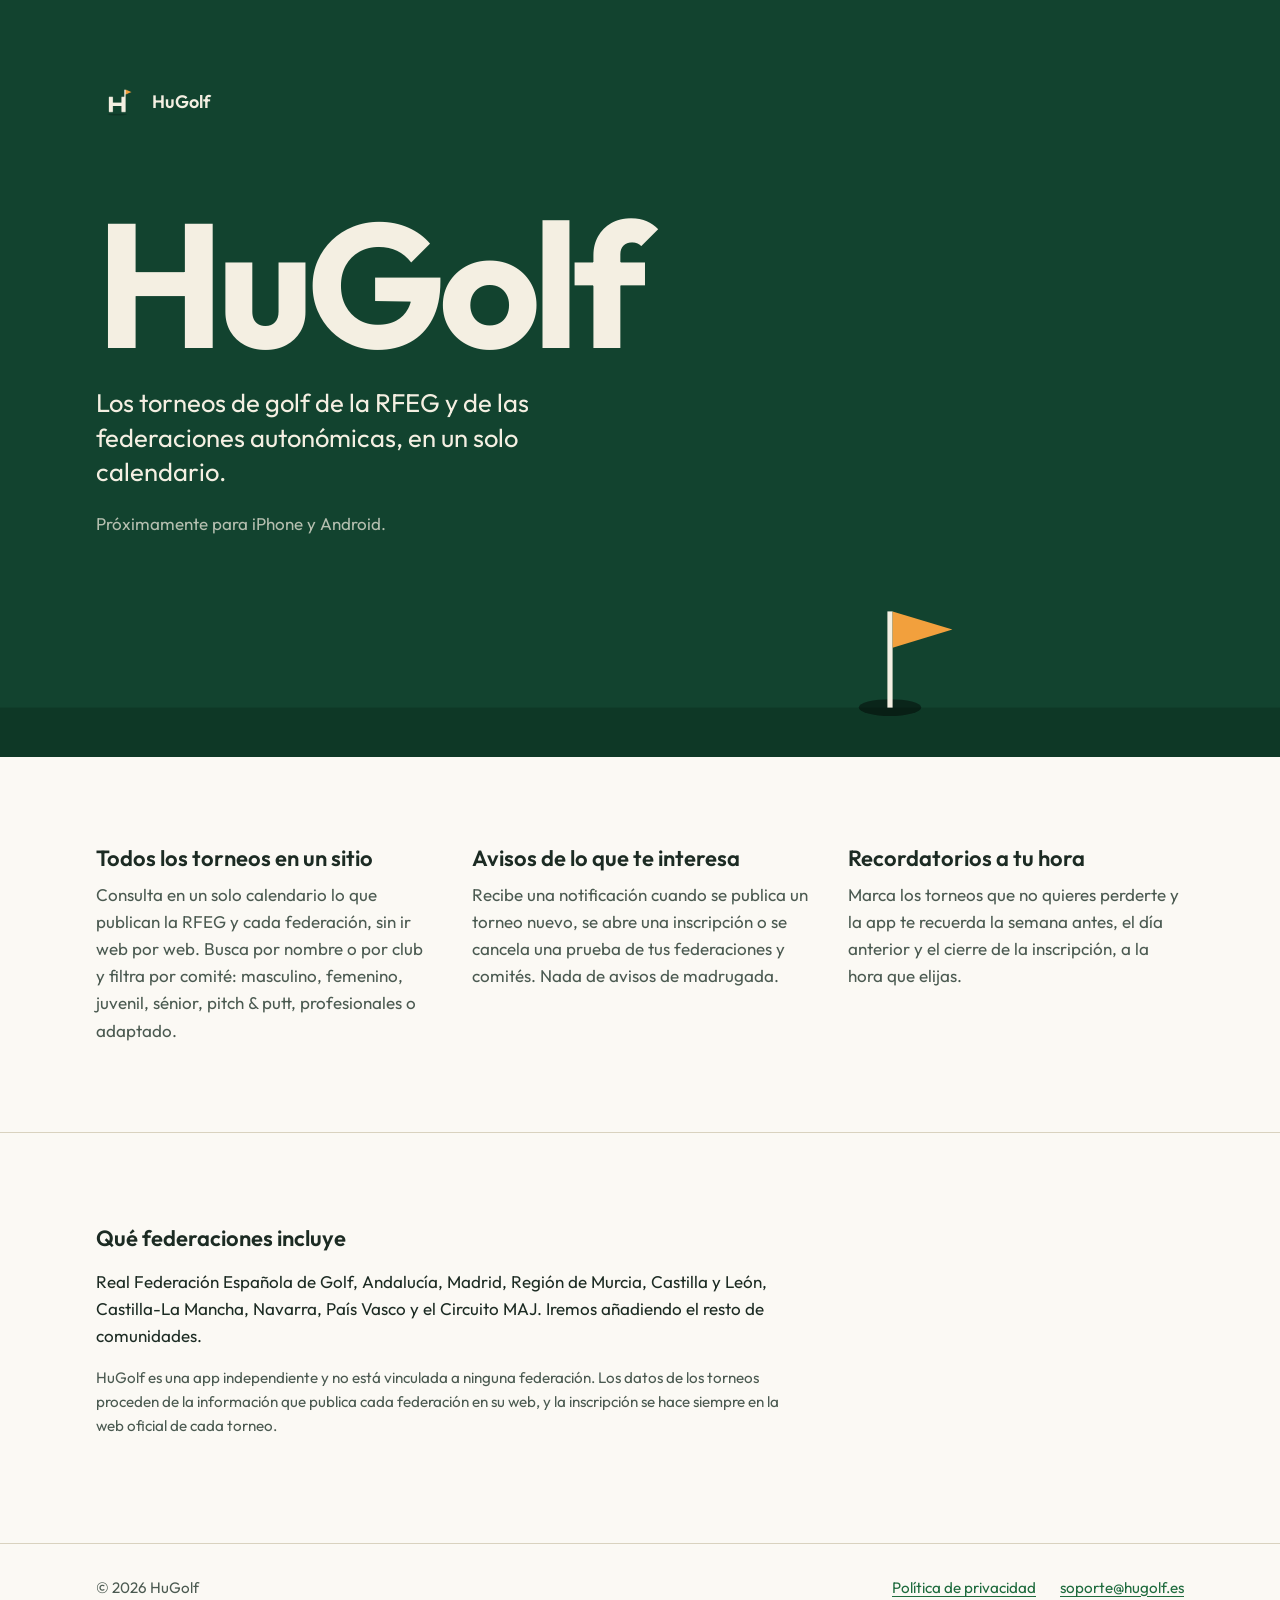
==== index.html @ 1a6a3b16 "Add files via upload" ====
<!doctype html>
<html lang="es">
<head>
  <meta charset="utf-8">
  <meta name="viewport" content="width=device-width, initial-scale=1">
  <title>HuGolf: calendario de torneos de golf</title>
  <meta name="description" content="Los torneos de la RFEG y de las federaciones autonómicas de golf en un solo calendario, con avisos y recordatorios.">
  <meta name="theme-color" content="#12432F">
  <link rel="icon" href="img/favicon.svg" type="image/svg+xml">
  <link rel="apple-touch-icon" href="img/apple-touch-icon.png">
  <link rel="preload" href="fuentes/outfit-latin-700-normal.woff2" as="font" type="font/woff2" crossorigin>
  <link rel="stylesheet" href="estilos.css">
</head>
<body>
  <header class="portada">
    <div class="ancho">
      <a class="marca" href="./" aria-label="HuGolf, inicio">
        <img src="img/icono-512.png" alt="" width="44" height="44">
        <span>HuGolf</span>
      </a>
      <h1>HuGolf</h1>
      <p class="lema">Los torneos de golf de la RFEG y de las federaciones autonómicas, en un solo calendario.</p>
      <p class="estado">Próximamente para iPhone y Android.</p>
    </div>
    <svg class="green" viewBox="0 0 1200 120" preserveAspectRatio="xMaxYMax slice" aria-hidden="true" focusable="false" style="height: clamp(96px, 13vw, 156px)">
      <rect x="0" y="82" width="1200" height="38" fill="#0E3826"/>
      <ellipse cx="900" cy="82" rx="24" ry="6.5" fill="rgba(0,0,0,.45)"/>
      <rect x="898" y="8" width="4" height="74" fill="#F4EFE2"/>
      <path d="M902 8 L948 22 L902 36 Z" fill="#F2A03D"/>
      <g class="bola">
        <g class="bola-cae">
          <circle cx="900" cy="71" r="11" fill="#FFFFFF"/>
        </g>
      </g>
    </svg>
  </header>

  <main>
    <section class="seccion">
      <div class="ancho funciones">
        <div>
          <h2>Todos los torneos en un sitio</h2>
          <p>Consulta en un solo calendario lo que publican la RFEG y cada federación, sin ir web por web. Busca por nombre o por club y filtra por comité: masculino, femenino, juvenil, sénior, pitch &amp; putt, profesionales o adaptado.</p>
        </div>
        <div>
          <h2>Avisos de lo que te interesa</h2>
          <p>Recibe una notificación cuando se publica un torneo nuevo, se abre una inscripción o se cancela una prueba de tus federaciones y comités. Nada de avisos de madrugada.</p>
        </div>
        <div>
          <h2>Recordatorios a tu hora</h2>
          <p>Marca los torneos que no quieres perderte y la app te recuerda la semana antes, el día anterior y el cierre de la inscripción, a la hora que elijas.</p>
        </div>
      </div>
    </section>

    <section class="seccion fuentes">
      <div class="ancho">
        <h2>Qué federaciones incluye</h2>
        <p>Real Federación Española de Golf, Andalucía, Madrid, Región de Murcia, Castilla y León, Castilla-La Mancha, Navarra, País Vasco y el Circuito MAJ. Iremos añadiendo el resto de comunidades.</p>
        <p class="nota">HuGolf es una app independiente y no está vinculada a ninguna federación. Los datos de los torneos proceden de la información que publica cada federación en su web, y la inscripción se hace siempre en la web oficial de cada torneo.</p>
      </div>
    </section>
  </main>

  <footer class="pie">
    <div class="ancho">
      <p>© 2026 HuGolf</p>
      <p class="enlaces"><a href="privacidad.html">Política de privacidad</a><a href="mailto:soporte@hugolf.es">soporte@hugolf.es</a></p>
    </div>
  </footer>
</body>
</html>
---- estilos.css ----
@font-face { font-family: "Outfit"; src: url("fuentes/outfit-latin-400-normal.woff2") format("woff2"); font-weight: 400; font-display: swap; }
@font-face { font-family: "Outfit"; src: url("fuentes/outfit-latin-600-normal.woff2") format("woff2"); font-weight: 600; font-display: swap; }
@font-face { font-family: "Outfit"; src: url("fuentes/outfit-latin-700-normal.woff2") format("woff2"); font-weight: 700; font-display: swap; }

:root {
  --verde: #12432F;      /* green del icono */
  --cesped: #2F8F4E;
  --crema: #F4EFE2;
  --naranja: #F2A03D;    /* bandera */
  --tinta: #1C2B23;
  --tinta-suave: #4B5A51;
  --linea: #D9D2BF;
  --fondo: #FBF9F4;
  --enlace: #1F6B3E;
  color-scheme: light dark;
}
@media (prefers-color-scheme: dark) {
  :root {
    --tinta: #E9E6DC;
    --tinta-suave: #B4BBB3;
    --linea: #34463C;
    --fondo: #0F1F17;
    --enlace: #8FD3A6;
  }
}

* { box-sizing: border-box; }
html { -webkit-text-size-adjust: 100%; }
body {
  margin: 0;
  font-family: "Outfit", system-ui, -apple-system, "Segoe UI", sans-serif;
  font-size: 1.0625rem;
  line-height: 1.6;
  color: var(--tinta);
  background: var(--fondo);
}
a { color: var(--enlace); text-underline-offset: 0.18em; }
a:focus-visible { outline: 3px solid var(--naranja); outline-offset: 3px; border-radius: 2px; }
img { max-width: 100%; height: auto; }

.ancho { width: min(100% - 2.5rem, 68rem); margin-inline: auto; }
.texto { width: min(100% - 2.5rem, 42rem); margin-inline: auto; }

/* ---------- Portada ---------- */
.portada {
  background: var(--verde);
  color: var(--crema);
  padding-top: clamp(2.5rem, 7vw, 5rem);
  overflow: hidden;
}
.marca { display: flex; align-items: center; gap: 0.75rem; text-decoration: none; color: inherit; }
.marca img { width: 44px; height: 44px; border-radius: 10px; }
.marca span { font-weight: 600; font-size: 1.125rem; }

.portada h1 {
  margin: clamp(2.5rem, 8vw, 5rem) 0 0;
  font-size: clamp(4.5rem, 17vw, 11rem);
  line-height: 0.9;
  font-weight: 700;
  letter-spacing: -0.035em;
}
.portada .lema {
  margin: 1.5rem 0 0;
  max-width: 34rem;
  font-size: clamp(1.25rem, 2.6vw, 1.6rem);
  line-height: 1.35;
}
.portada .estado {
  margin: 1.25rem 0 0;
  color: color-mix(in srgb, var(--crema) 72%, var(--verde));
}

/* Línea del green con el hoyo: la bola rueda una vez al cargar */
.green { display: block; width: 100%; height: auto; margin-top: clamp(2rem, 6vw, 4rem); }
.green .bola { animation: rodar 1.6s cubic-bezier(.2,.75,.25,1) .3s both; }
.green .bola-cae { animation: caer .22s ease-in 1.85s both; }
@keyframes rodar { from { transform: translateX(-62%); } to { transform: translateX(0); } }
@keyframes caer { from { transform: translateY(0); opacity: 1; } to { transform: translateY(14px); opacity: 0; } }
@media (prefers-reduced-motion: reduce) {
  .green .bola, .green .bola-cae { animation: none; }
}

/* ---------- Contenido ---------- */
.seccion { padding-block: clamp(3rem, 8vw, 5.5rem); }
.funciones { display: grid; gap: 2.5rem; grid-template-columns: repeat(auto-fit, minmax(15rem, 1fr)); }
.funciones h2 { margin: 0 0 0.5rem; font-size: 1.375rem; line-height: 1.25; font-weight: 600; }
.funciones p { margin: 0; color: var(--tinta-suave); }

.fuentes { border-top: 1px solid var(--linea); }
.fuentes h2 { margin: 0 0 0.75rem; font-size: 1.375rem; font-weight: 600; }
.fuentes p { margin: 0 0 1rem; max-width: 44rem; }
.fuentes .nota { color: var(--tinta-suave); font-size: 0.95rem; }

.pie { border-top: 1px solid var(--linea); padding-block: 2rem 3rem; font-size: 0.95rem; color: var(--tinta-suave); }
.pie .ancho { display: flex; flex-wrap: wrap; gap: 0.75rem 2rem; justify-content: space-between; }
.pie p { margin: 0; }
.pie .enlaces { display: flex; flex-wrap: wrap; gap: 0.5rem 1.5rem; }

/* ---------- Política de privacidad ---------- */
.cabecera { background: var(--verde); color: var(--crema); padding-block: 1.25rem; }
.legal { padding-block: clamp(2.5rem, 6vw, 4rem) 3rem; }
.legal h1 { margin: 0 0 0.25rem; font-size: clamp(2.25rem, 6vw, 3.25rem); line-height: 1.1; font-weight: 700; letter-spacing: -0.02em; }
.legal .fecha { margin: 0 0 2.5rem; color: var(--tinta-suave); }
.legal h2 { margin: 2.5rem 0 0.5rem; font-size: 1.3rem; line-height: 1.3; font-weight: 600; }
.legal p, .legal li { max-width: 42rem; }
.legal ul { padding-left: 1.25rem; }
.legal li { margin-bottom: 0.4rem; }
.legal .resumen {
  margin: 0 0 2rem;
  padding: 1.25rem 1.5rem;
  border-left: 4px solid var(--naranja);
  background: color-mix(in srgb, var(--naranja) 9%, var(--fondo));
}
.legal .resumen p { margin: 0; }
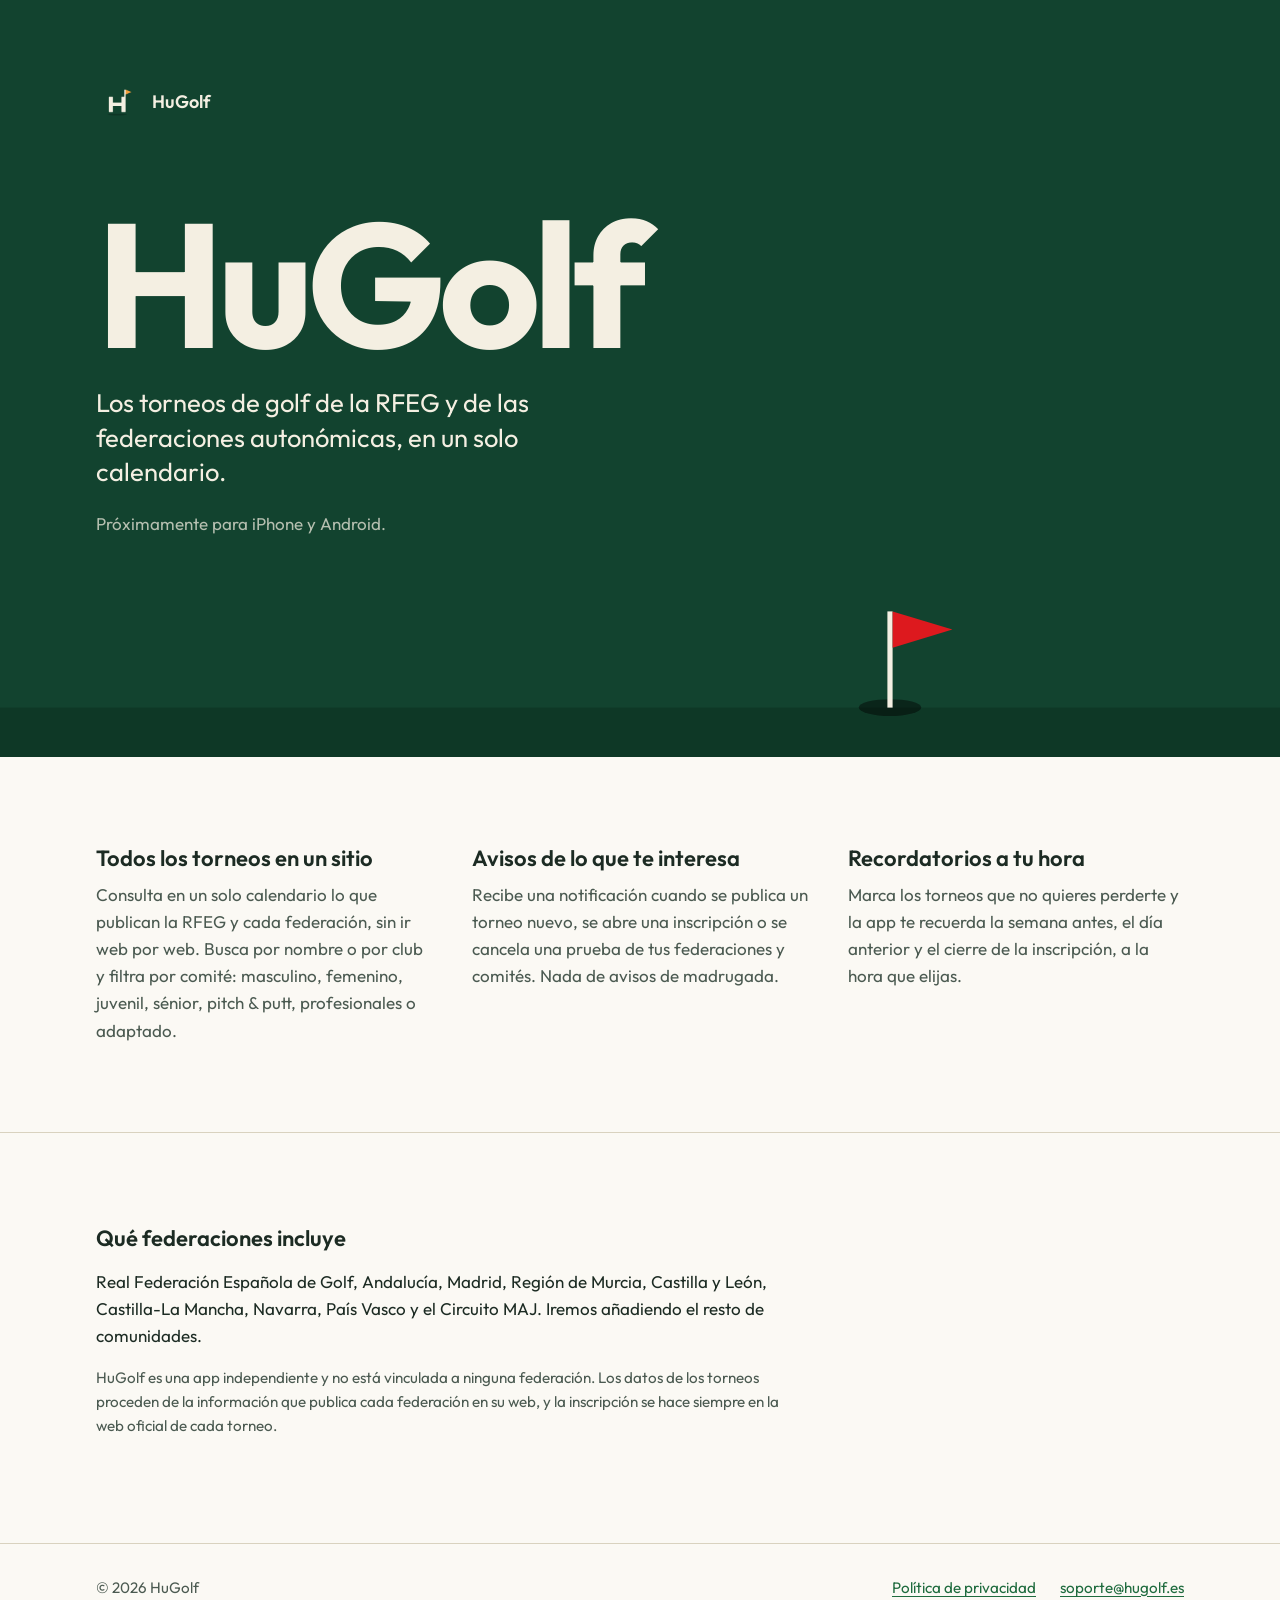
==== commit 8dae84a9: "Add files via upload" ====
--- a/index.html
+++ b/index.html
@@ -26,7 +26,7 @@
       <rect x="0" y="82" width="1200" height="38" fill="#0E3826"/>
       <ellipse cx="900" cy="82" rx="24" ry="6.5" fill="rgba(0,0,0,.45)"/>
       <rect x="898" y="8" width="4" height="74" fill="#F4EFE2"/>
-      <path d="M902 8 L948 22 L902 36 Z" fill="#F2A03D"/>
+      <path d="M902 8 L948 22 L902 36 Z" fill="#DD191E"/>
       <g class="bola">
         <g class="bola-cae">
           <circle cx="900" cy="71" r="11" fill="#FFFFFF"/>
--- a/estilos.css
+++ b/estilos.css
@@ -6,7 +6,7 @@
   --verde: #12432F;      /* green del icono */
   --cesped: #2F8F4E;
   --crema: #F4EFE2;
-  --naranja: #F2A03D;    /* bandera */
+  --dorado: #C89F4D;     /* G del logo */
   --tinta: #1C2B23;
   --tinta-suave: #4B5A51;
   --linea: #D9D2BF;
@@ -35,7 +35,7 @@
   background: var(--fondo);
 }
 a { color: var(--enlace); text-underline-offset: 0.18em; }
-a:focus-visible { outline: 3px solid var(--naranja); outline-offset: 3px; border-radius: 2px; }
+a:focus-visible { outline: 3px solid var(--dorado); outline-offset: 3px; border-radius: 2px; }
 img { max-width: 100%; height: auto; }
 
 .ancho { width: min(100% - 2.5rem, 68rem); margin-inline: auto; }
@@ -108,7 +108,7 @@
 .legal .resumen {
   margin: 0 0 2rem;
   padding: 1.25rem 1.5rem;
-  border-left: 4px solid var(--naranja);
-  background: color-mix(in srgb, var(--naranja) 9%, var(--fondo));
+  border-left: 4px solid var(--dorado);
+  background: color-mix(in srgb, var(--dorado) 9%, var(--fondo));
 }
 .legal .resumen p { margin: 0; }
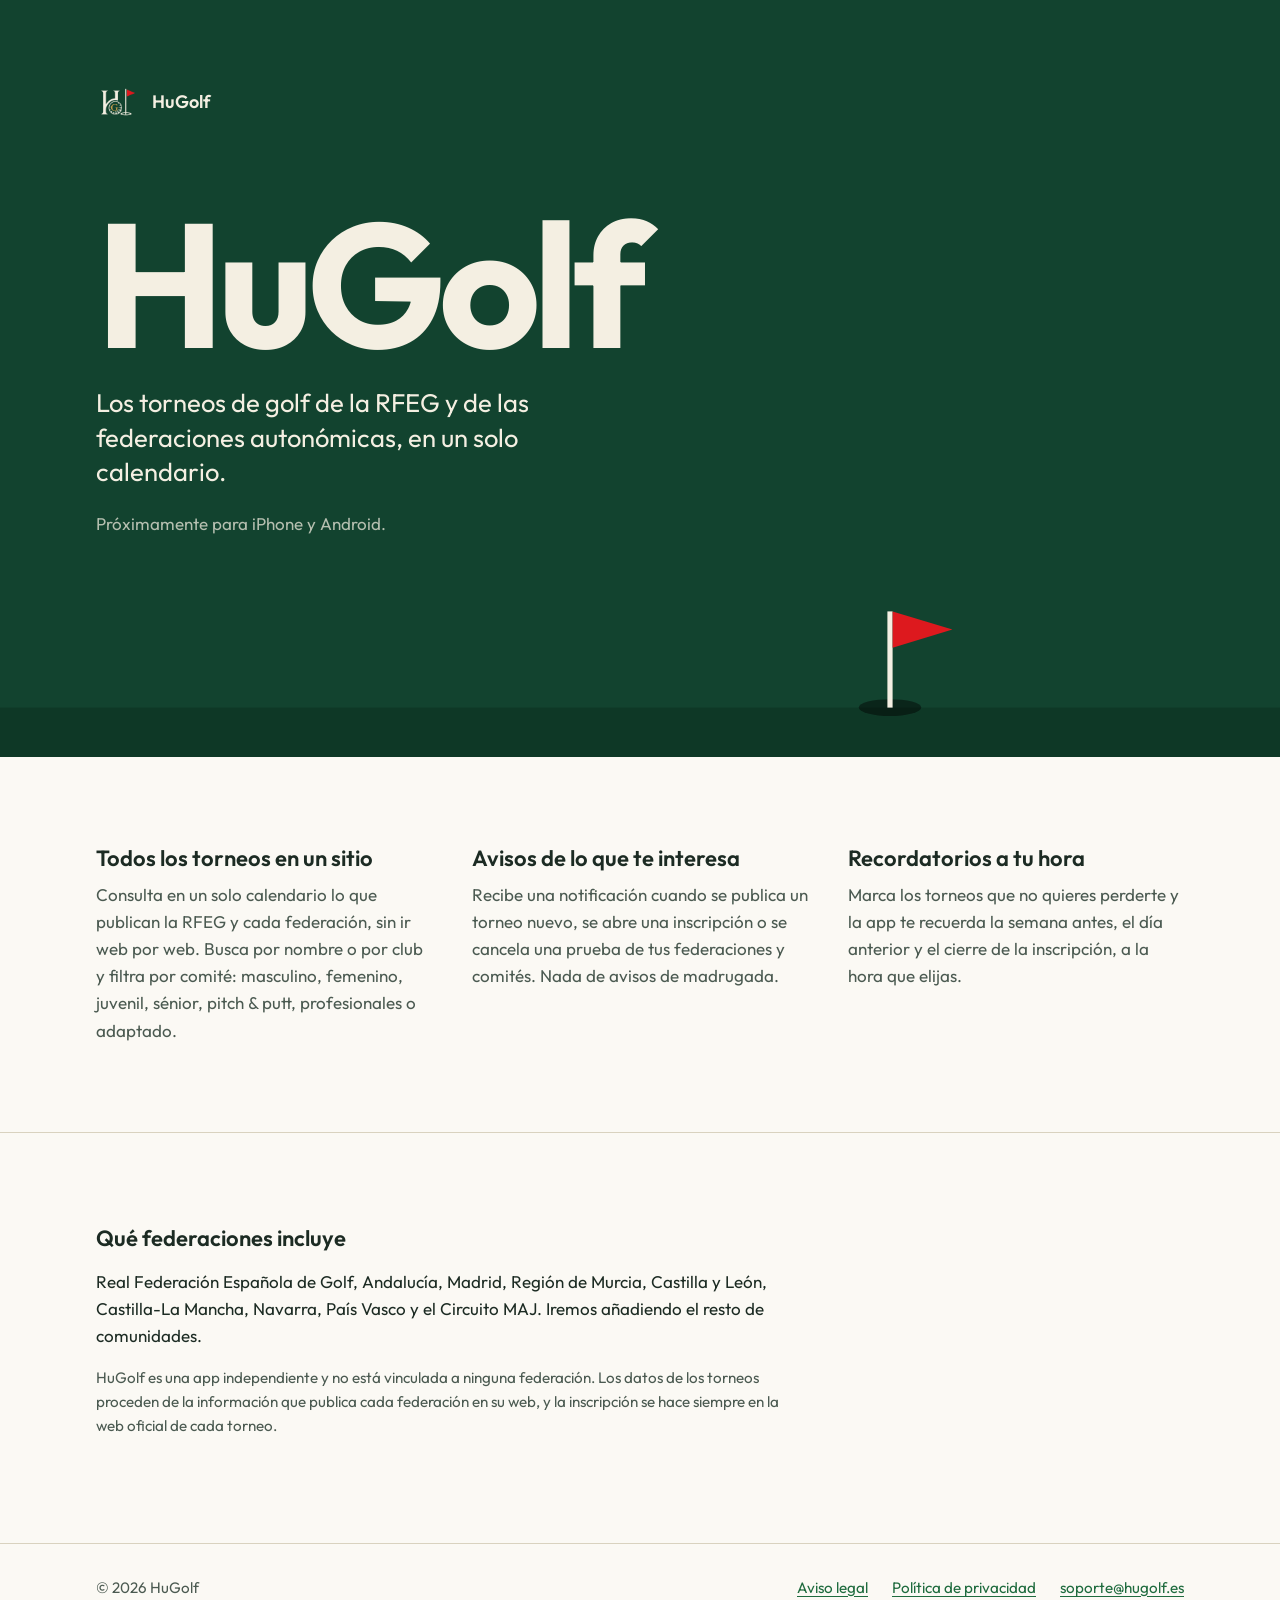
==== commit 6fa347ee: "Update footer links in index.html" ====
--- a/index.html
+++ b/index.html
@@ -65,7 +65,7 @@
   <footer class="pie">
     <div class="ancho">
       <p>© 2026 HuGolf</p>
-      <p class="enlaces"><a href="privacidad.html">Política de privacidad</a><a href="mailto:soporte@hugolf.es">soporte@hugolf.es</a></p>
+      <p class="enlaces"><a href="aviso-legal.html">Aviso legal</a><a href="privacidad.html">Política de privacidad</a><a href="mailto:soporte@hugolf.es">soporte@hugolf.es</a></p>
     </div>
   </footer>
 </body>
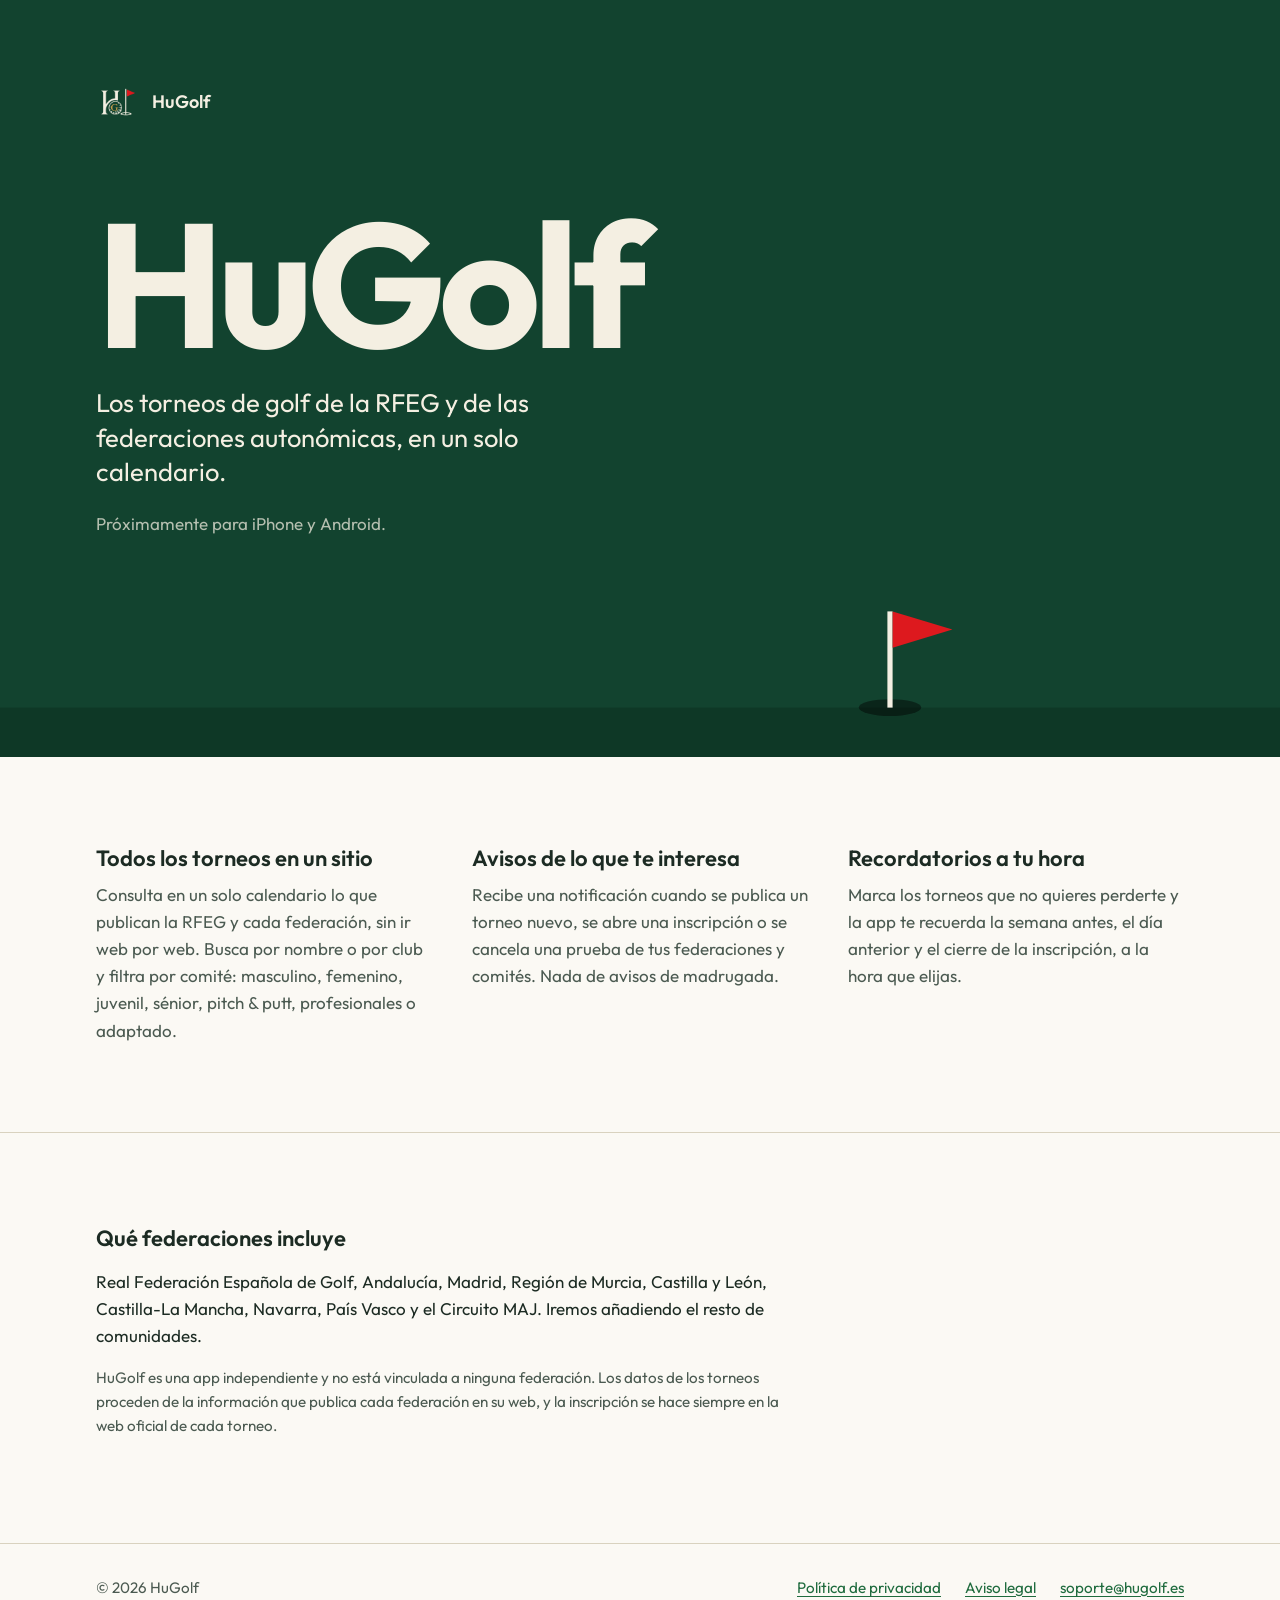
==== commit 691cb6de: "Reorder footer links for privacy and legal notice" ====
--- a/index.html
+++ b/index.html
@@ -65,7 +65,7 @@
   <footer class="pie">
     <div class="ancho">
       <p>© 2026 HuGolf</p>
-      <p class="enlaces"><a href="aviso-legal.html">Aviso legal</a><a href="privacidad.html">Política de privacidad</a><a href="mailto:soporte@hugolf.es">soporte@hugolf.es</a></p>
+            <p class="enlaces"><a href="privacidad.html">Política de privacidad</a><a href="aviso-legal.html">Aviso legal</a><a href="mailto:soporte@hugolf.es">soporte@hugolf.es</a></p>
     </div>
   </footer>
 </body>
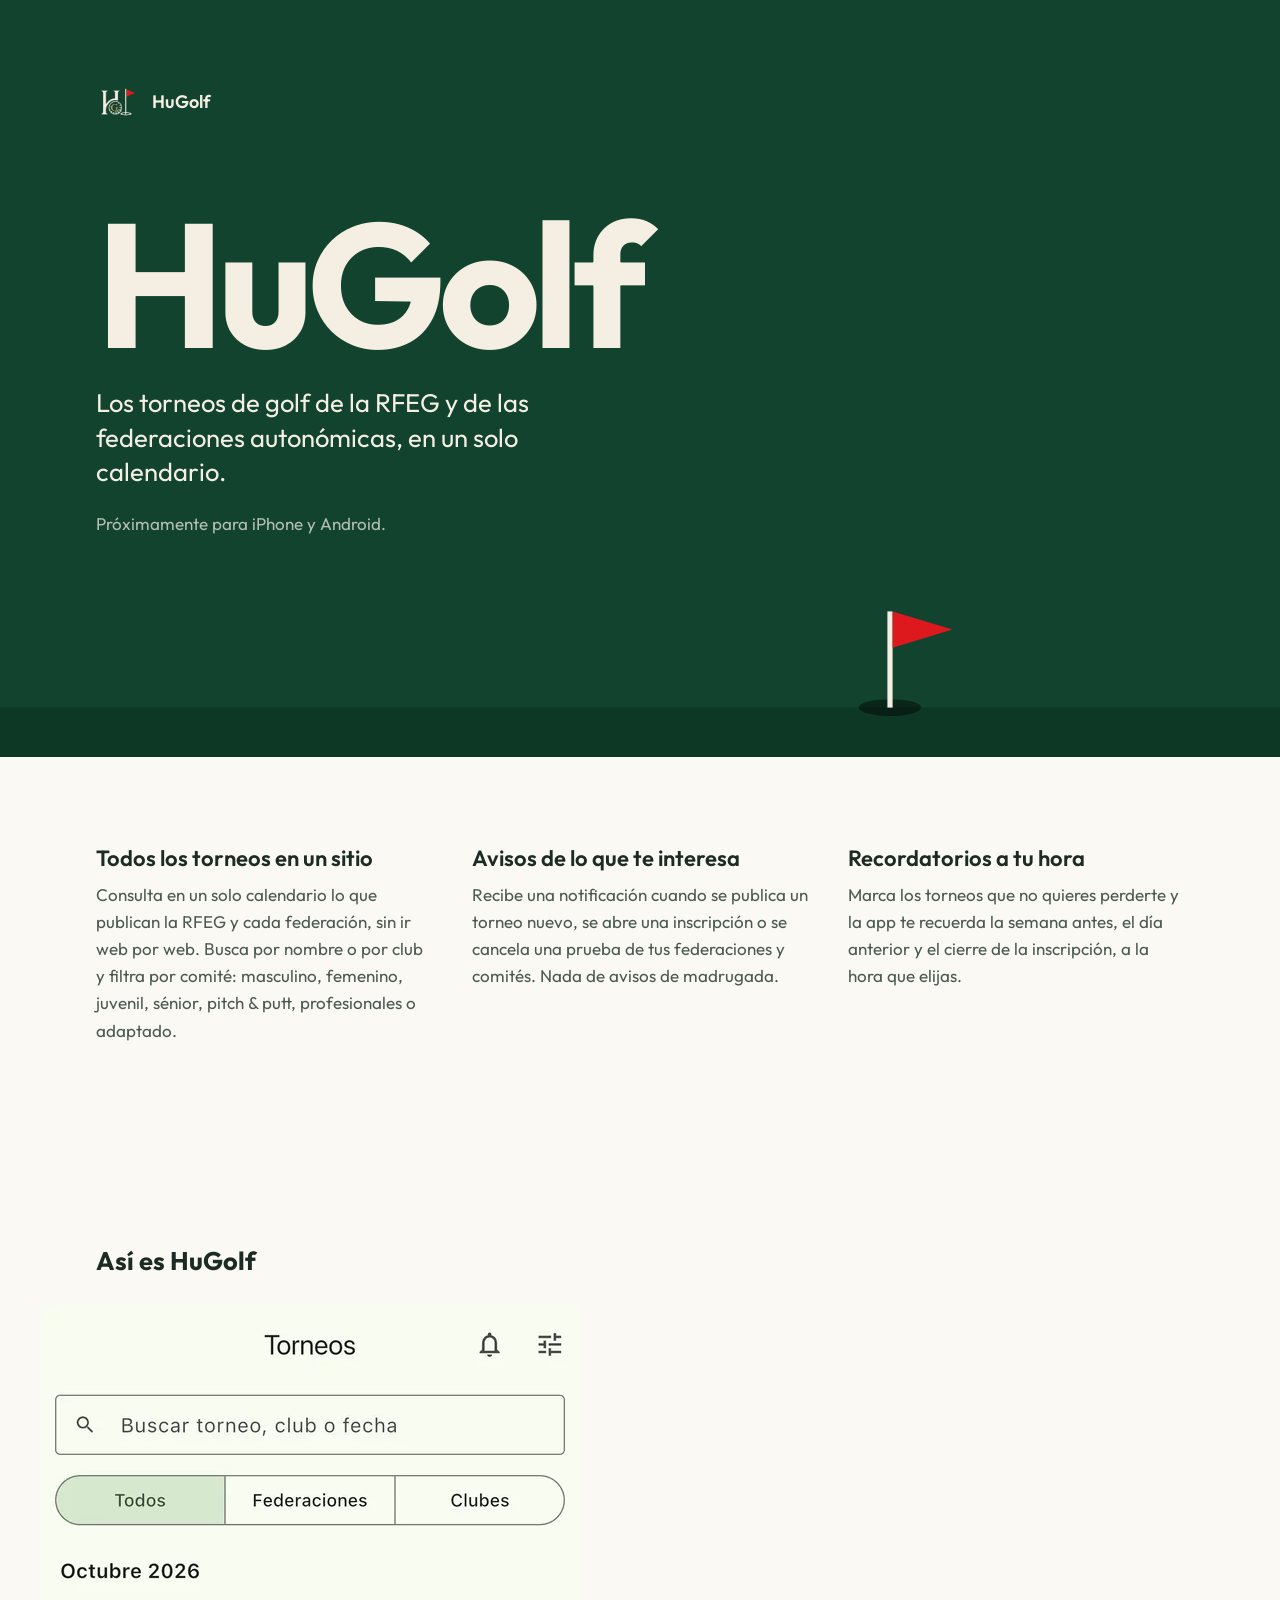
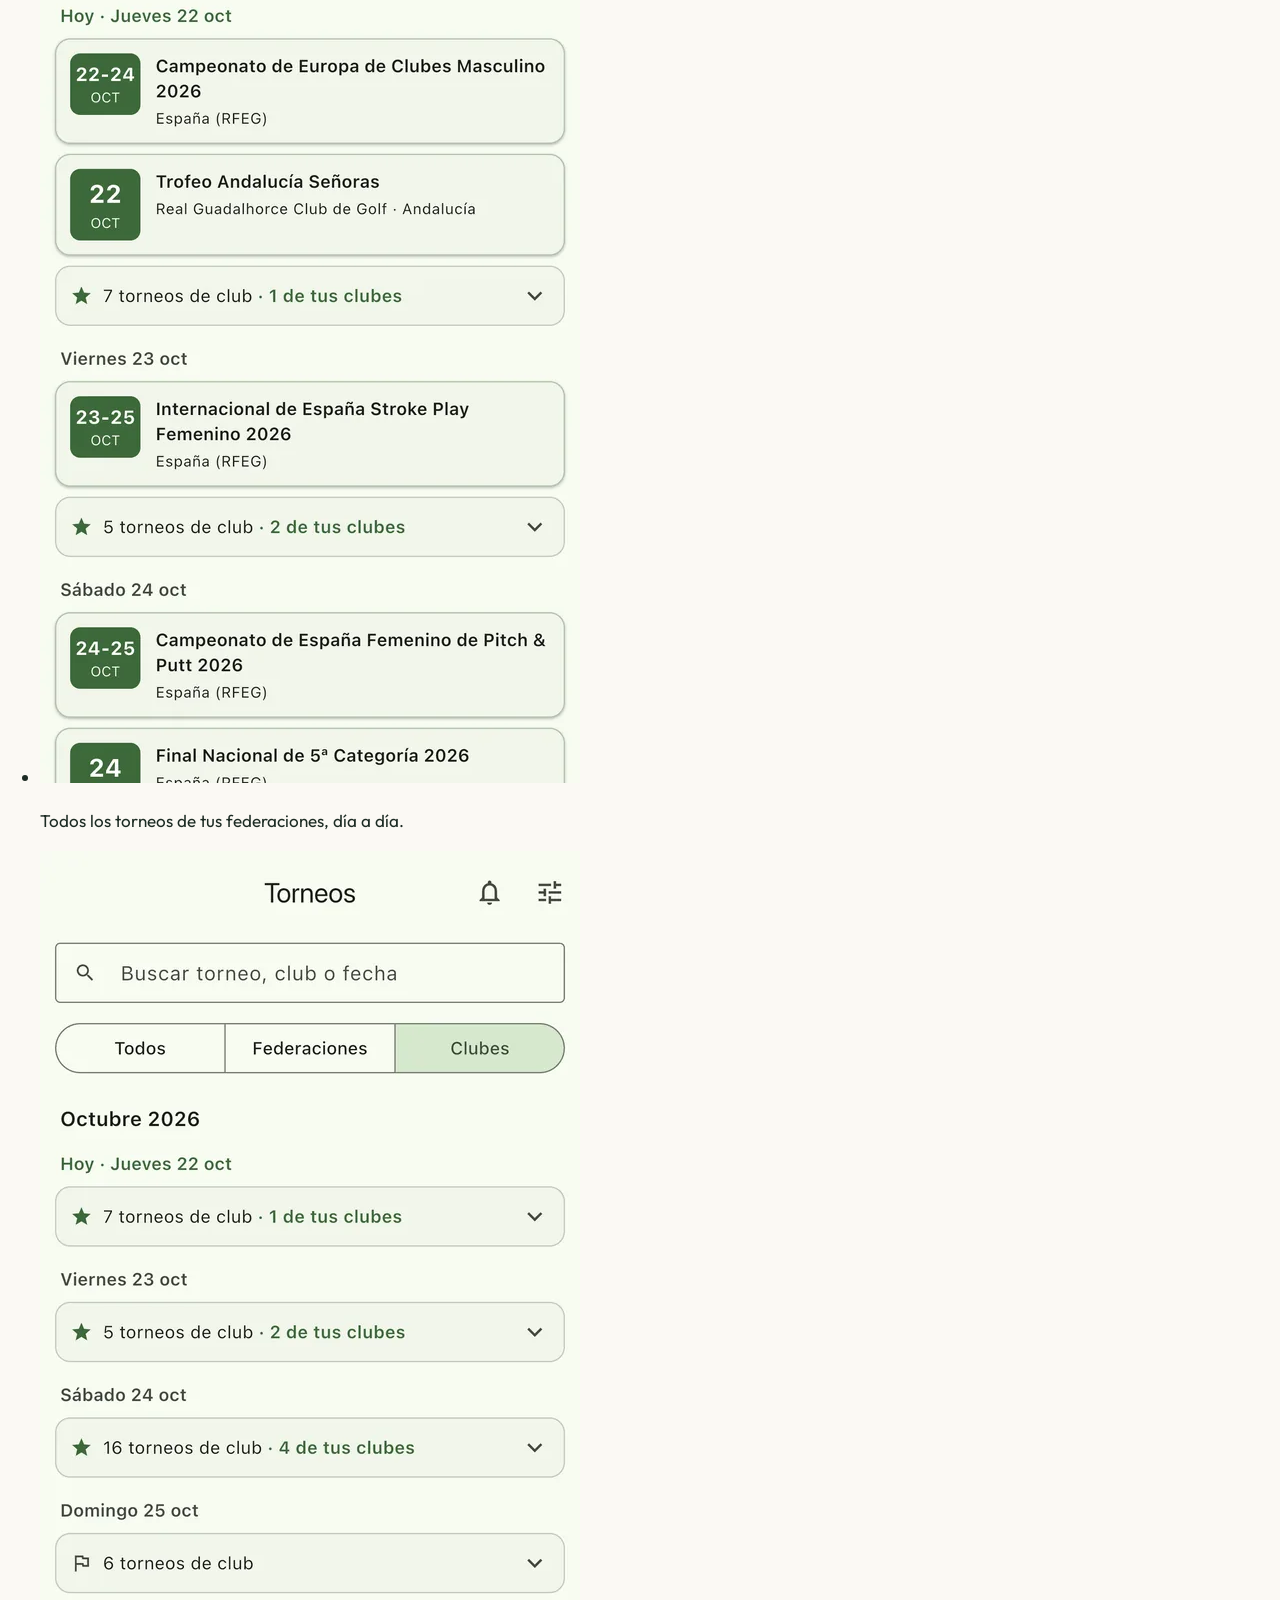
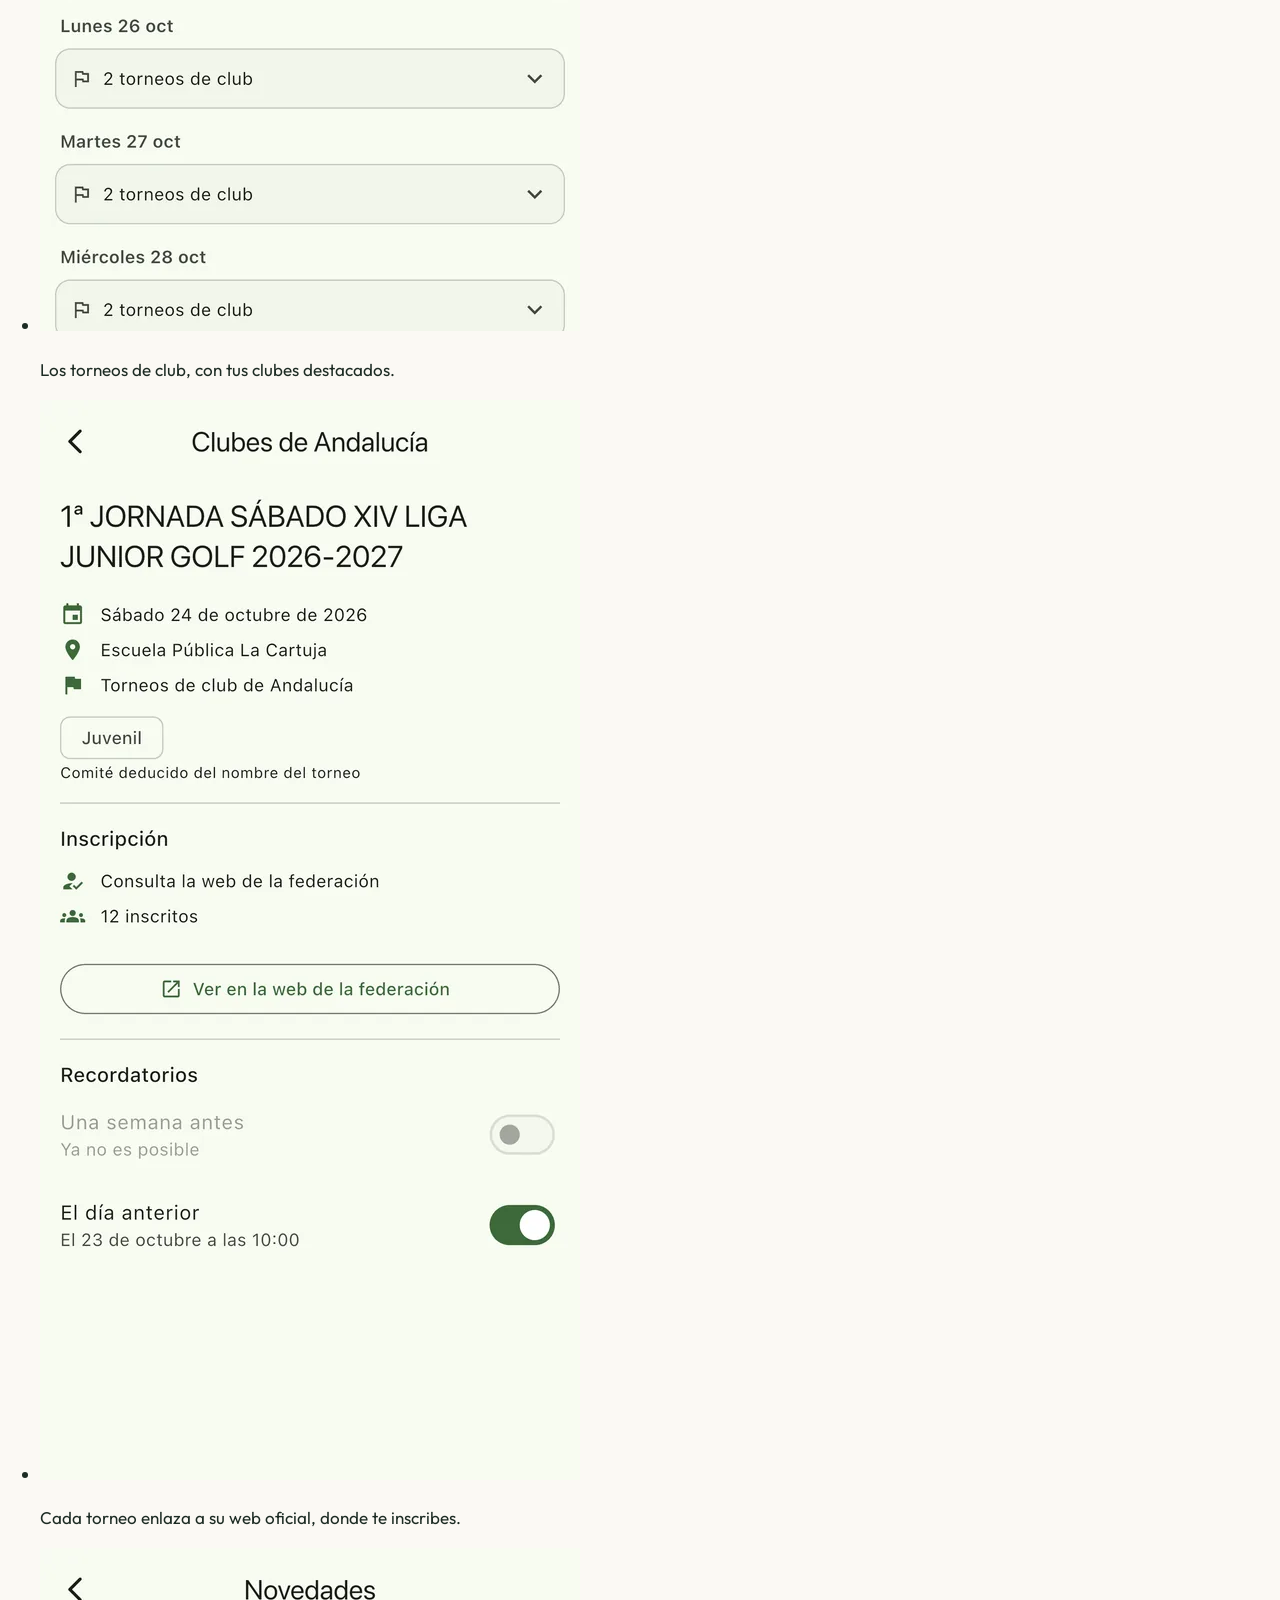
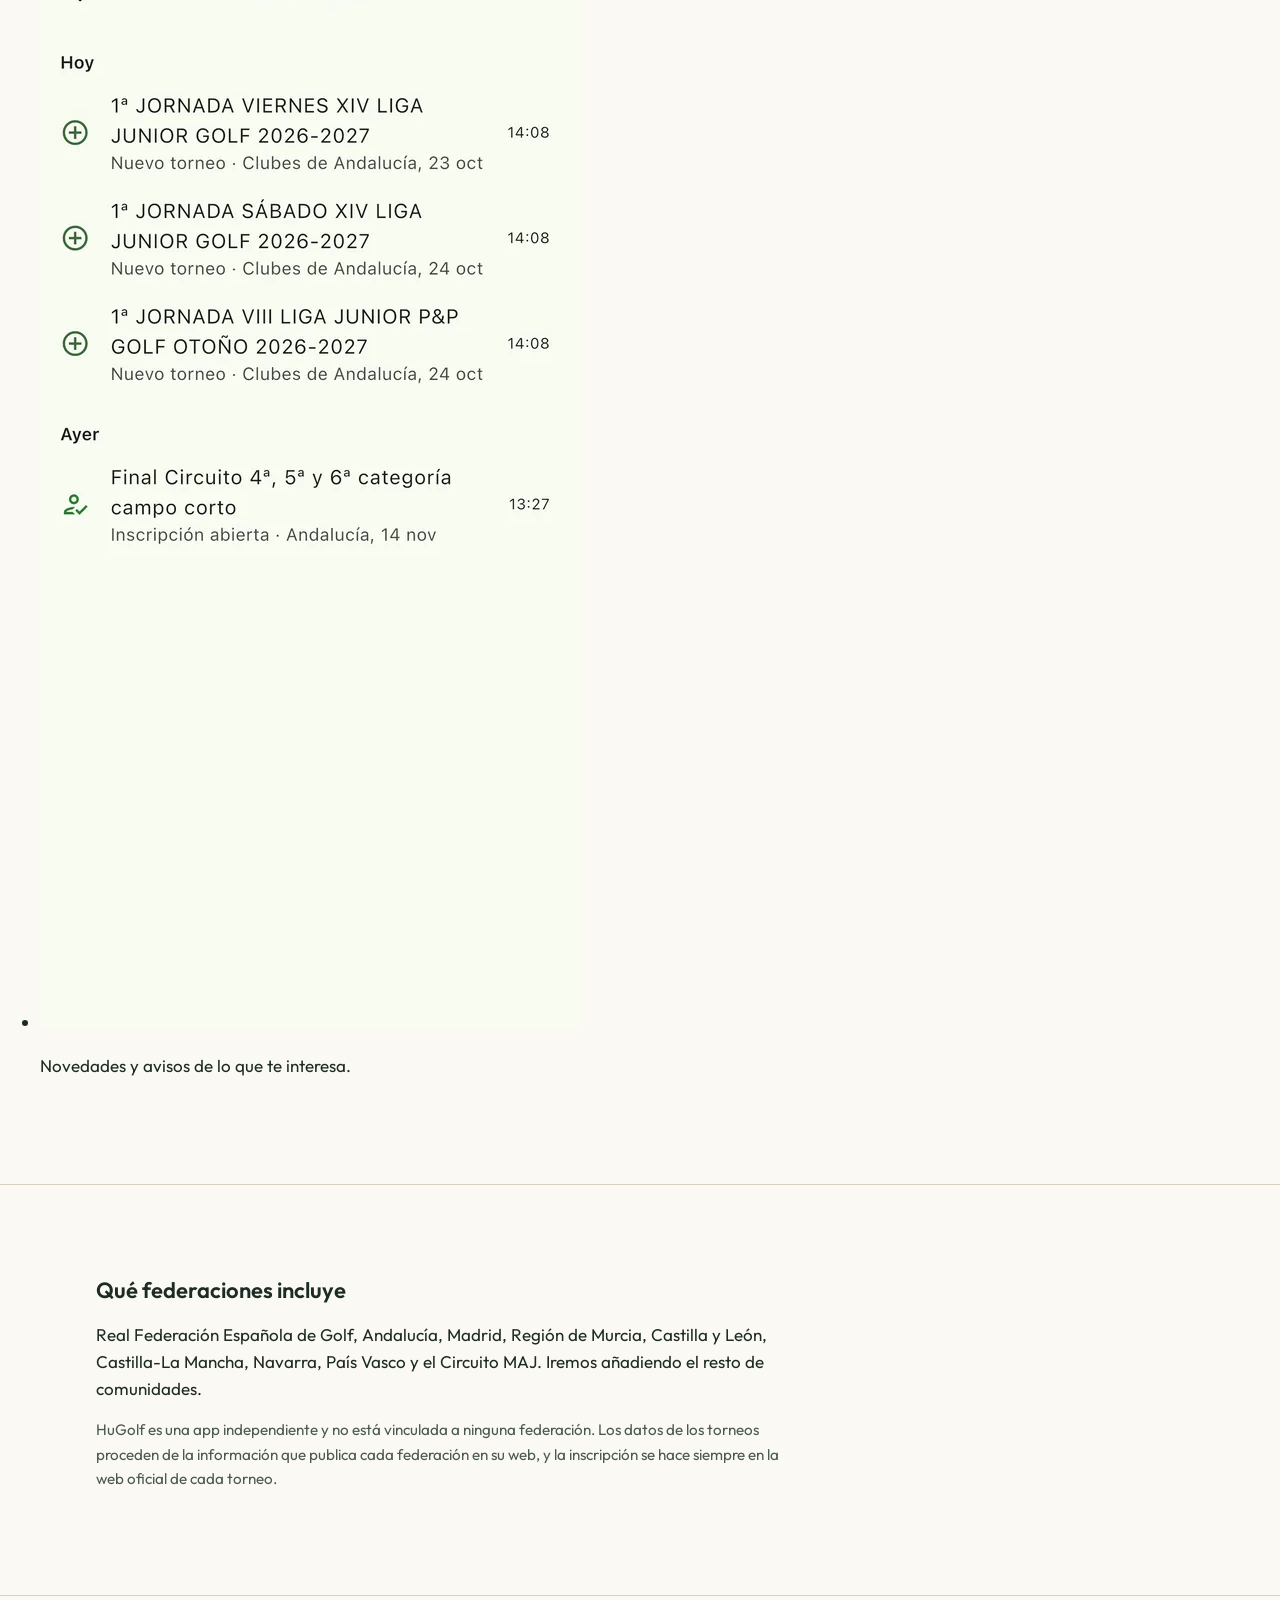
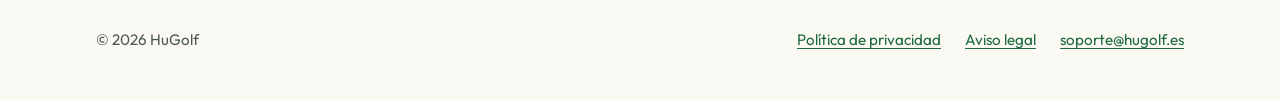
==== commit 50337cb7: "Add HuGolf section with tournament captures Added a new section with images and descriptions for HuG" ====
--- a/index.html
+++ b/index.html
@@ -53,6 +53,34 @@
       </div>
     </section>
 
+    <section class="seccion capturas" aria-labelledby="titulo-capturas">
+      <div class="ancho">
+        <h2 id="titulo-capturas">Así es HuGolf</h2>
+      </div>
+      <ul class="tira">
+        <li>
+          <img src="img/capturas/calendario.webp" width="540" height="1080" loading="lazy"
+               alt="Calendario con torneos de la RFEG y de Andalucía, agrupados por día">
+          <p>Todos los torneos de tus federaciones, día a día.</p>
+        </li>
+        <li>
+          <img src="img/capturas/clubes.webp" width="540" height="1080" loading="lazy"
+               alt="Torneos de club agrupados por día, con una estrella en los de tus clubes">
+          <p>Los torneos de club, con tus clubes destacados.</p>
+        </li>
+        <li>
+          <img src="img/capturas/ficha.webp" width="540" height="1080" loading="lazy"
+               alt="Ficha de un torneo con el enlace a la web de la federación y los recordatorios">
+          <p>Cada torneo enlaza a su web oficial, donde te inscribes.</p>
+        </li>
+        <li>
+          <img src="img/capturas/novedades.webp" width="540" height="1080" loading="lazy"
+               alt="Novedades: torneos nuevos e inscripciones abiertas de los últimos días">
+          <p>Novedades y avisos de lo que te interesa.</p>
+        </li>
+      </ul>
+    </section>
+
     <section class="seccion fuentes">
       <div class="ancho">
         <h2>Qué federaciones incluye</h2>
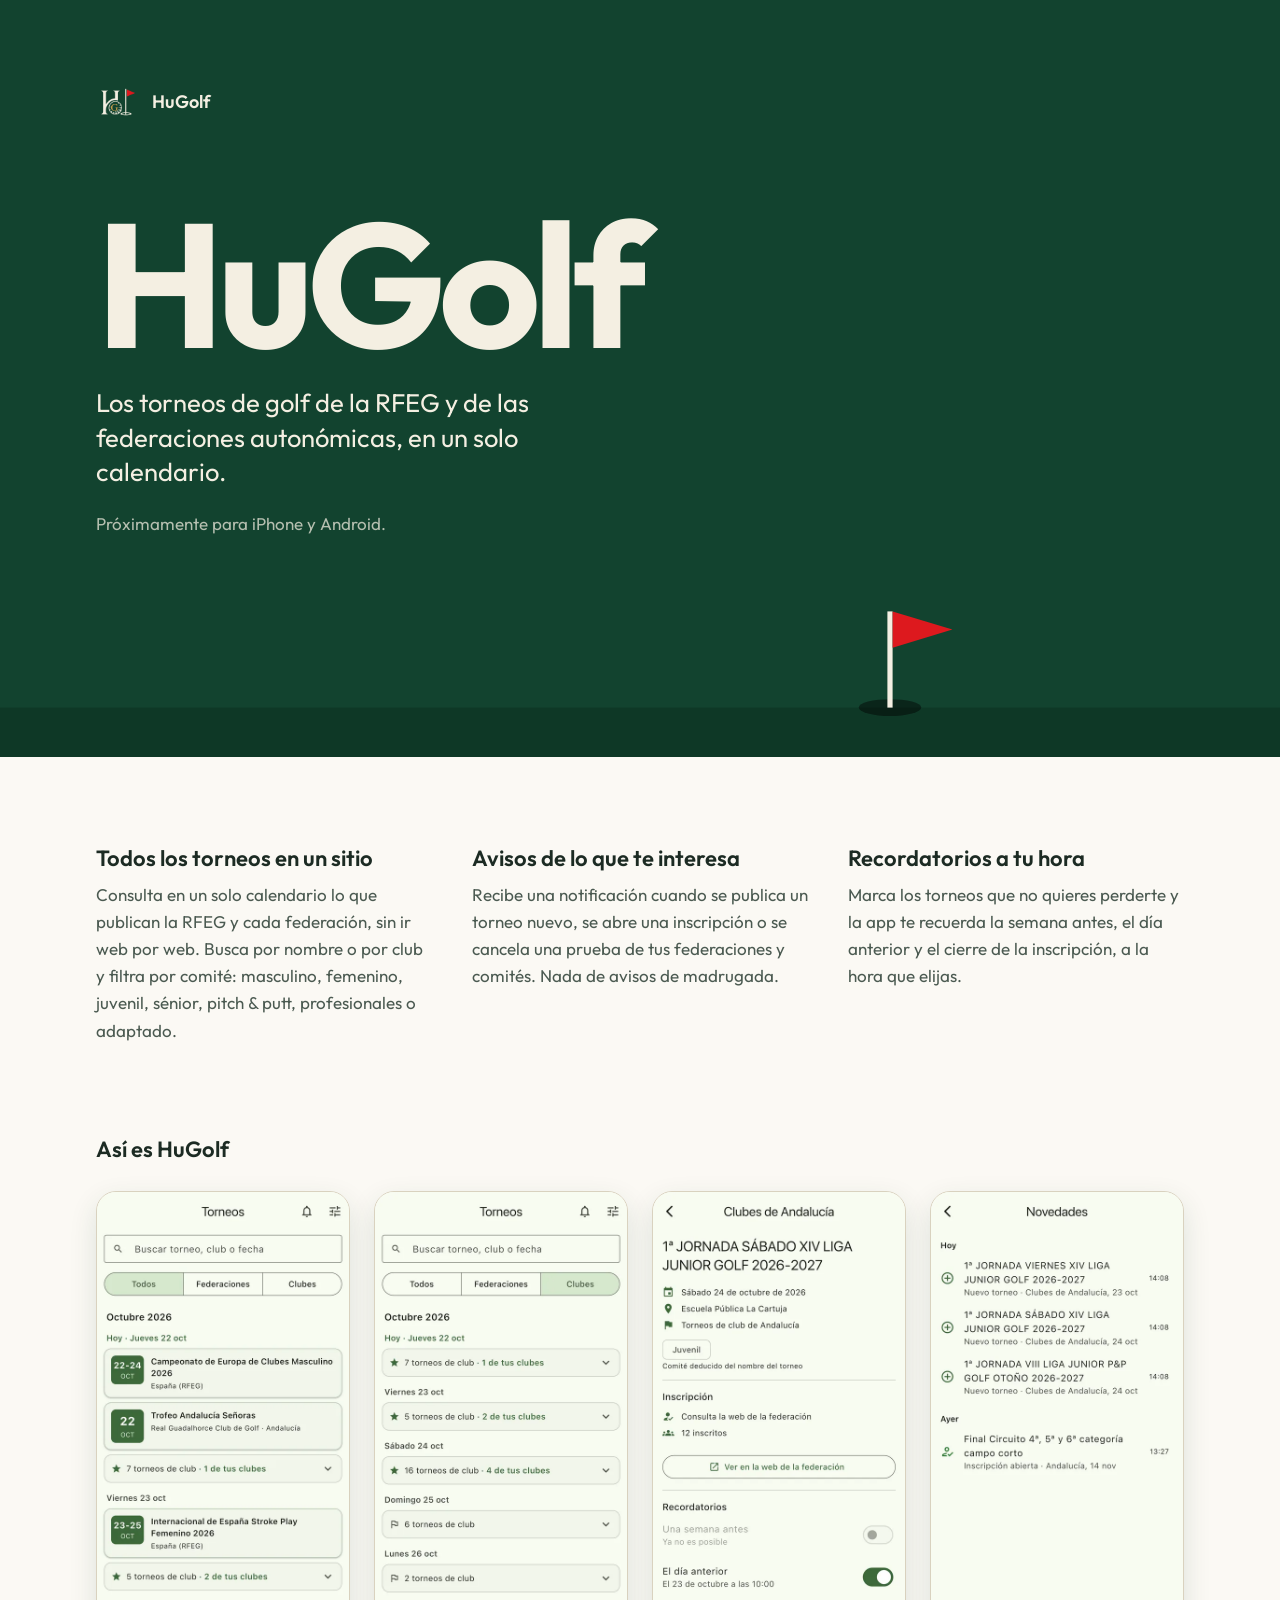
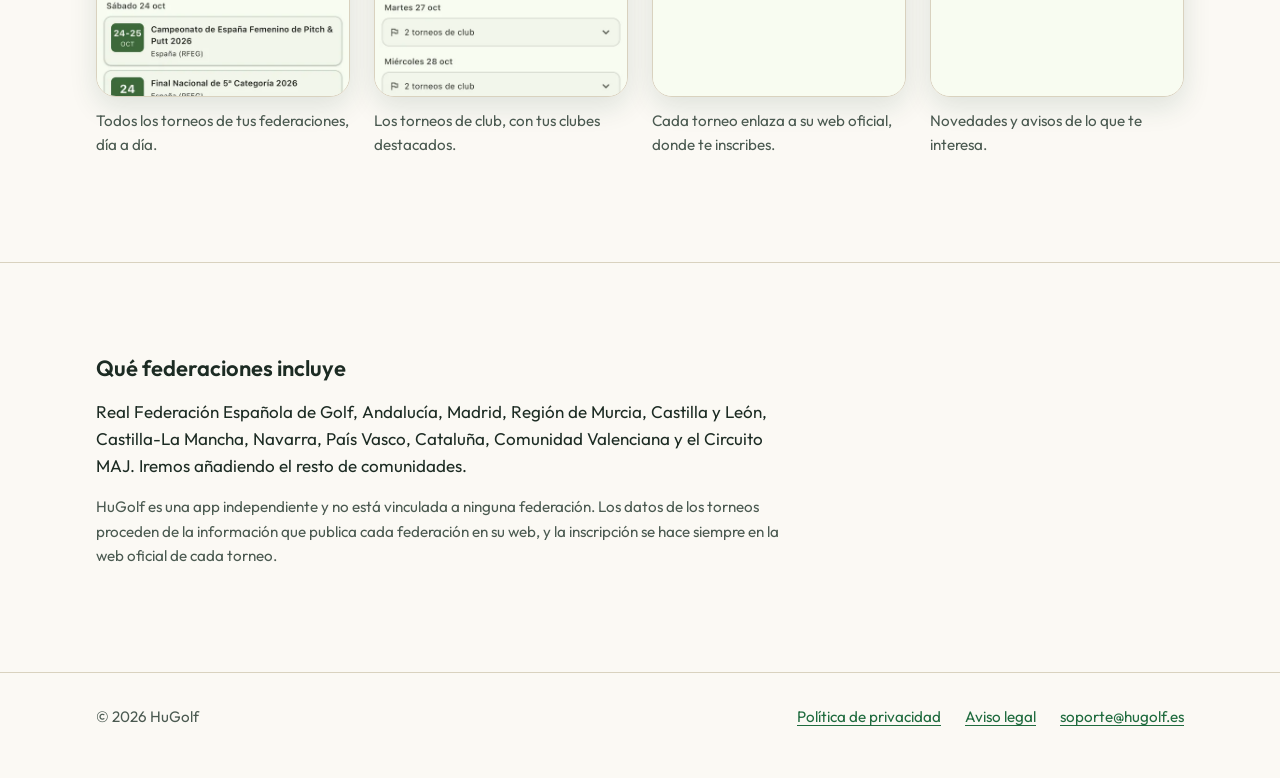
==== commit c4b47ba2: "Update federations list in index.html" ====
--- a/index.html
+++ b/index.html
@@ -84,7 +84,7 @@
     <section class="seccion fuentes">
       <div class="ancho">
         <h2>Qué federaciones incluye</h2>
-        <p>Real Federación Española de Golf, Andalucía, Madrid, Región de Murcia, Castilla y León, Castilla-La Mancha, Navarra, País Vasco y el Circuito MAJ. Iremos añadiendo el resto de comunidades.</p>
+        <p>Real Federación Española de Golf, Andalucía, Madrid, Región de Murcia, Castilla y León, Castilla-La Mancha, Navarra, País Vasco, Cataluña, Comunidad Valenciana y el Circuito MAJ. Iremos añadiendo el resto de comunidades.</p>
         <p class="nota">HuGolf es una app independiente y no está vinculada a ninguna federación. Los datos de los torneos proceden de la información que publica cada federación en su web, y la inscripción se hace siempre en la web oficial de cada torneo.</p>
       </div>
     </section>
--- a/estilos.css
+++ b/estilos.css
@@ -112,3 +112,42 @@
   background: color-mix(in srgb, var(--dorado) 9%, var(--fondo));
 }
 .legal .resumen p { margin: 0; }
+
+/* ---------- Capturas de la app ---------- */
+.capturas { padding-top: 0; }
+.capturas h2 { margin: 0 0 1.5rem; font-size: 1.375rem; font-weight: 600; }
+.tira {
+  list-style: none;
+  margin: 0 auto;
+  padding: 0 max(1.25rem, (100% - 68rem) / 2) 1rem;
+  display: grid;
+  grid-template-columns: repeat(4, minmax(0, 1fr));
+  gap: 1.5rem;
+  max-width: 68rem;
+  box-sizing: content-box;
+}
+.tira li { margin: 0; }
+.tira img {
+  display: block;
+  width: 100%;
+  height: auto;
+  border-radius: 1.25rem;
+  border: 1px solid var(--linea);
+  box-shadow: 0 10px 28px rgb(18 67 47 / 0.12);
+}
+.tira p { margin: 0.75rem 0 0; font-size: 0.95rem; color: var(--tinta-suave); }
+ 
+/* En pantallas estrechas, las capturas se desplazan en horizontal */
+@media (max-width: 52rem) {
+  .tira {
+    grid-template-columns: none;
+    grid-auto-flow: column;
+    grid-auto-columns: min(70vw, 16rem);
+    overflow-x: auto;
+    scroll-snap-type: x mandatory;
+    -webkit-overflow-scrolling: touch;
+    max-width: none;
+    padding-inline: 1.25rem;
+  }
+  .tira li { scroll-snap-align: center; }
+}
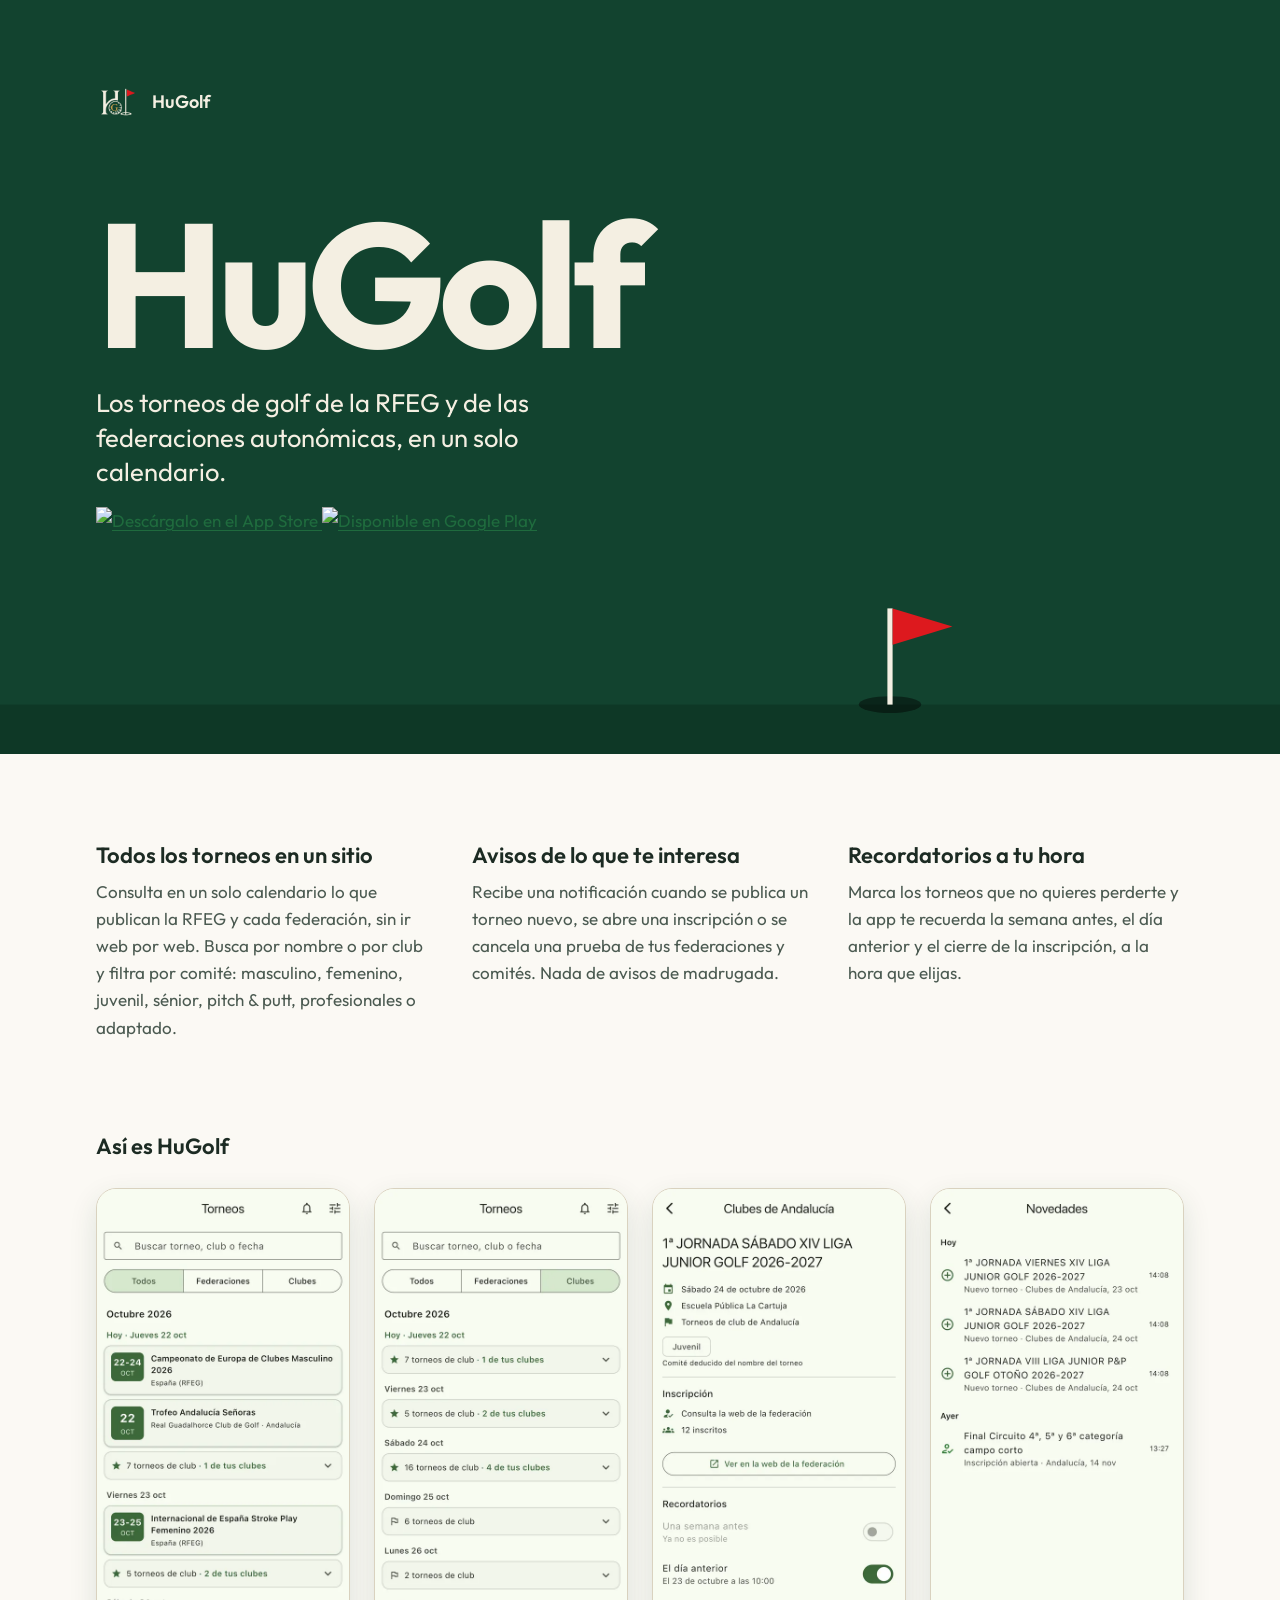
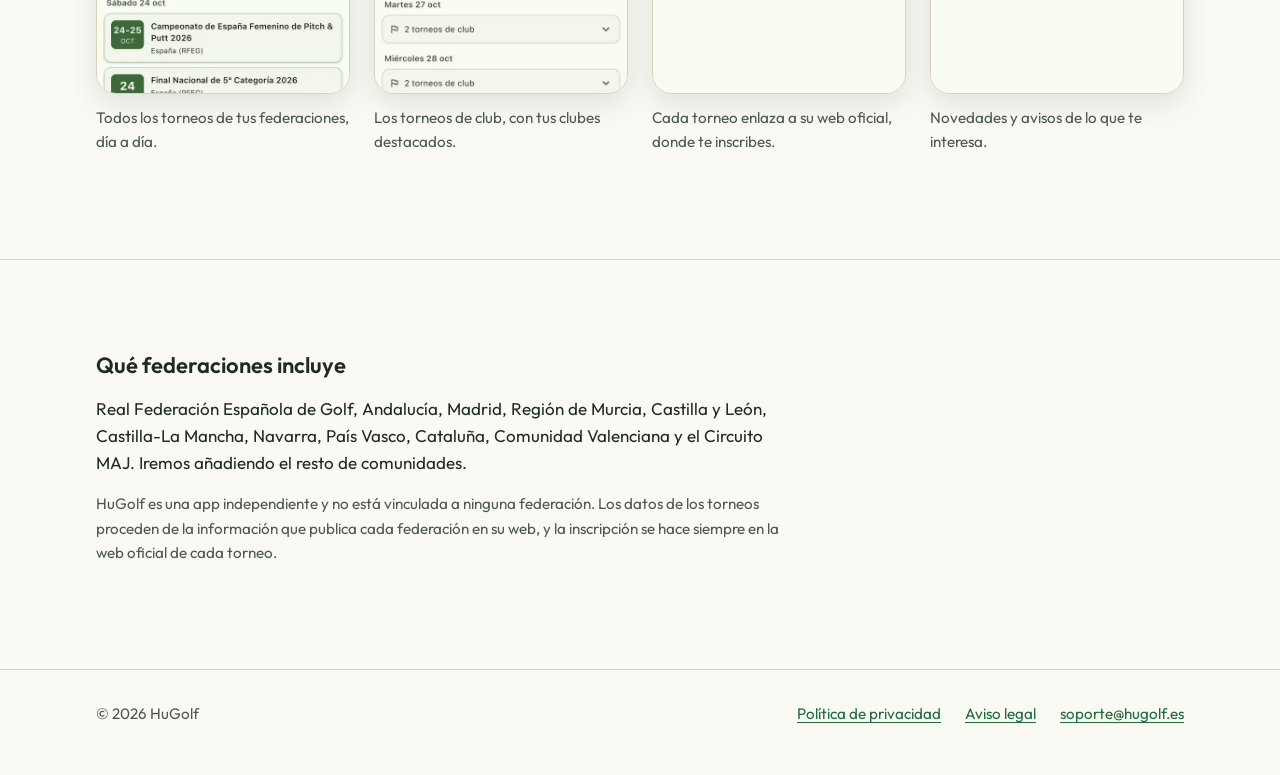
==== commit 191cfd42: "Add app download links to index.html Replaced the upcoming availability message with links to downlo" ====
--- a/index.html
+++ b/index.html
@@ -20,7 +20,14 @@
       </a>
       <h1>HuGolf</h1>
       <p class="lema">Los torneos de golf de la RFEG y de las federaciones autonómicas, en un solo calendario.</p>
-      <p class="estado">Próximamente para iPhone y Android.</p>
+      <p class="tiendas">
+        <a href="https://apps.apple.com/es/app/id6831525545">
+          <img src="img/app-store.svg" alt="Descárgalo en el App Store" height="48">
+        </a>
+        <a href="https://play.google.com/store/apps/details?id=es.hugolf.app">
+          <img class="google" src="img/google-play.png" alt="Disponible en Google Play" height="70">
+        </a>
+      </p>
     </div>
     <svg class="green" viewBox="0 0 1200 120" preserveAspectRatio="xMaxYMax slice" aria-hidden="true" focusable="false" style="height: clamp(96px, 13vw, 156px)">
       <rect x="0" y="82" width="1200" height="38" fill="#0E3826"/>
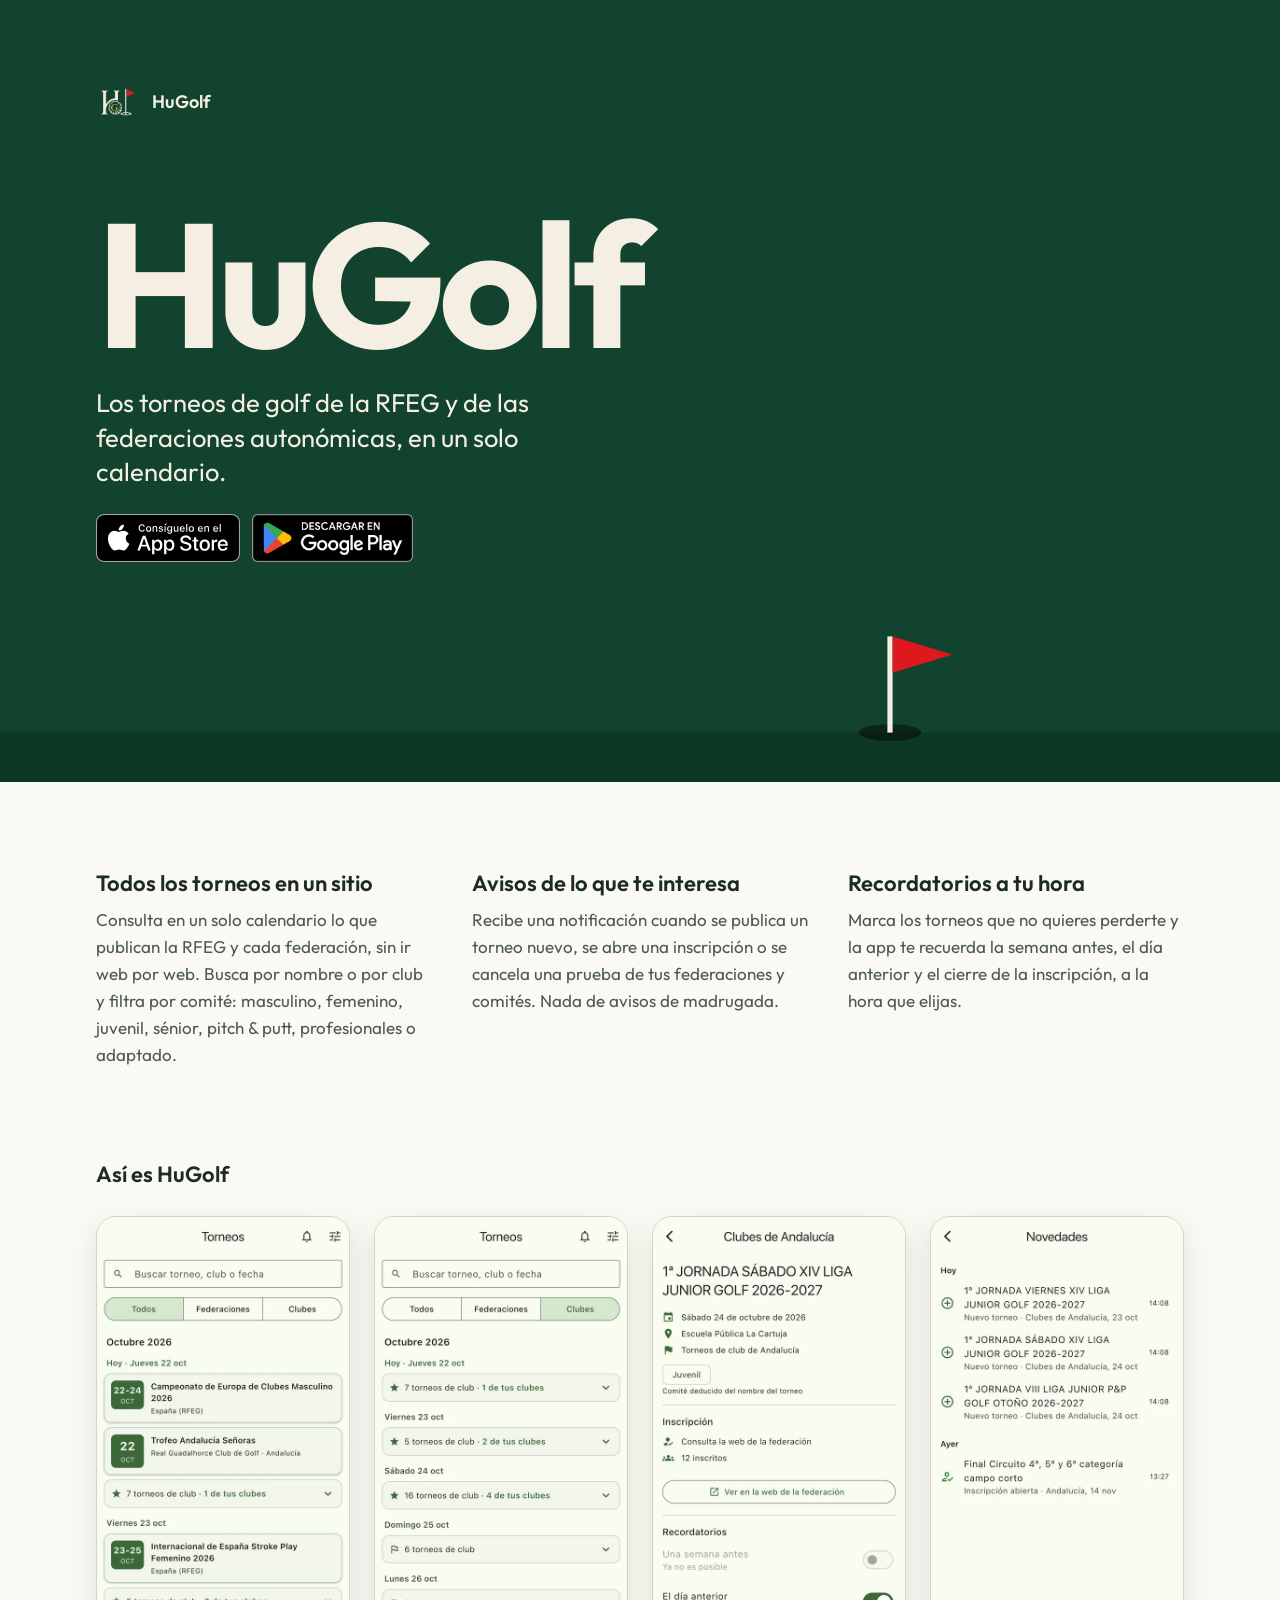
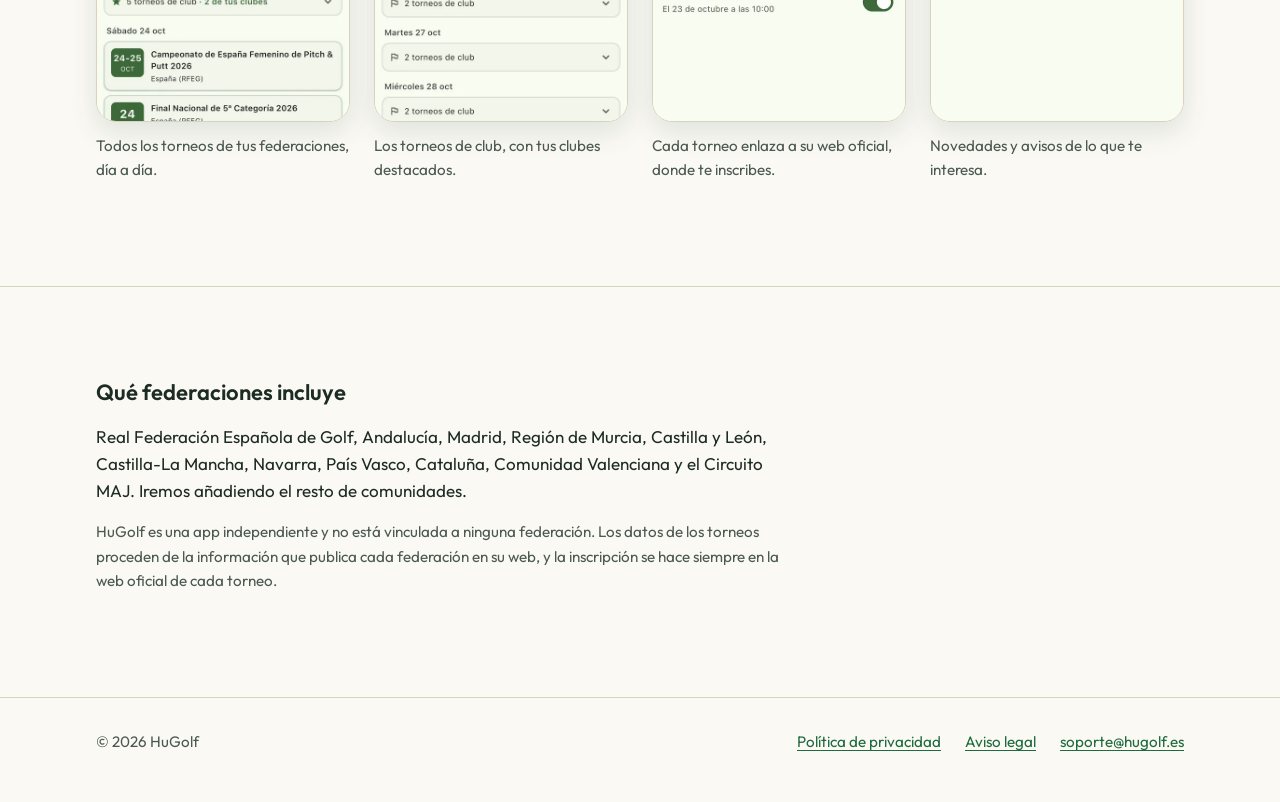
==== commit 68d70dae: "Adjust Google Play image height Updated the height of the Google Play image to 48px." ====
--- a/index.html
+++ b/index.html
@@ -25,7 +25,7 @@
           <img src="img/app-store.svg" alt="Descárgalo en el App Store" height="48">
         </a>
         <a href="https://play.google.com/store/apps/details?id=es.hugolf.app">
-          <img class="google" src="img/google-play.png" alt="Disponible en Google Play" height="70">
+          <img class="google" src="img/google-play.png" alt="Disponible en Google Play" height="48">
         </a>
       </p>
     </div>
--- a/estilos.css
+++ b/estilos.css
@@ -151,3 +151,13 @@
   }
   .tira li { scroll-snap-align: center; }
 }
+
+/* Botones de las tiendas en la portada */
+.portada .tiendas {
+  display: flex; flex-wrap: wrap; align-items: center; gap: 0.75rem;
+  margin: 1.5rem 0 0;
+}
+.portada .tiendas a { display: inline-block; line-height: 0; border-radius: 10px; }
+.portada .tiendas img { height: 48px; width: auto; }
+/* La insignia de Google lleva un margen transparente: se compensa para igualar la altura */
+.portada .tiendas .google { height: 48px; margin: 0; }
